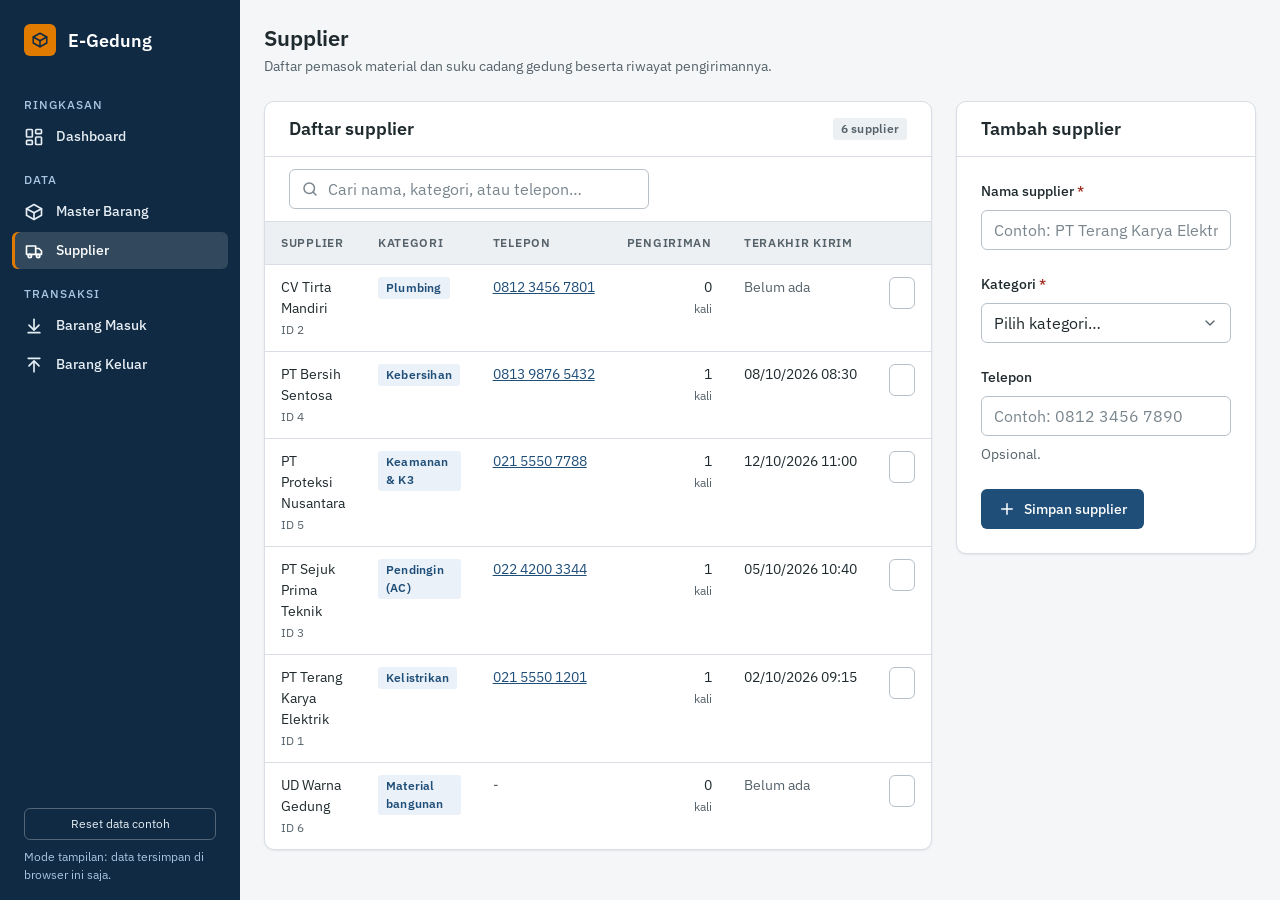
==== src/supplier/list.html @ f0a1f879 "update transaction, assets, and supplier" ====
<!DOCTYPE html>
<html lang="id">
<head>
  <meta charset="utf-8">
  <meta name="viewport" content="width=device-width, initial-scale=1">
  <title>Supplier · E-Gedung</title>

  <link rel="preconnect" href="https://fonts.googleapis.com">
  <link rel="preconnect" href="https://fonts.gstatic.com" crossorigin>
  <link href="https://fonts.googleapis.com/css2?family=IBM+Plex+Sans:wght@400;500;600&display=swap" rel="stylesheet">

  <link rel="stylesheet" href="../aseets/css/tokens.css">
  <link rel="stylesheet" href="../aseets/css/base.css">
  <link rel="stylesheet" href="../aseets/css/components.css">
  <link rel="stylesheet" href="../aseets/css/pages.css">
</head>
<body data-root=".." data-active="suppliers"
      data-title="Supplier"
      data-subtitle="Daftar pemasok material dan suku cadang gedung beserta riwayat pengirimannya.">

  <div id="page-content">
    <div class="supplier-layout">

      <!-- ===== Daftar supplier ===== -->
      <section class="card" aria-labelledby="list-title">
        <div class="card__header card__header--split">
          <h2 class="card__title" id="list-title">Daftar supplier</h2>
          <span class="badge badge--neutral" id="supplier-count">0 supplier</span>
        </div>

        <div class="toolbar">
          <div class="search" id="search-box"></div>
        </div>

        <div class="table-wrap">
          <table class="table" id="supplier-table">
            <thead>
              <tr>
                <th scope="col">Supplier</th>
                <th scope="col">Kategori</th>
                <th scope="col">Telepon</th>
                <th scope="col" class="num">Pengiriman</th>
                <th scope="col">Terakhir kirim</th>
                <th scope="col"><span class="visually-hidden">Aksi</span></th>
              </tr>
            </thead>
            <tbody id="supplier-body"></tbody>
          </table>
        </div>

        <div class="empty" id="supplier-empty" hidden>
          <p class="empty__title">Belum ada supplier</p>
          <p>Tambahkan supplier pertama lewat formulir "Tambah supplier".</p>
        </div>
      </section>

      <!-- ===== Form tambah supplier ===== -->
      <section class="card" aria-labelledby="add-title">
        <div class="card__header">
          <h2 class="card__title" id="add-title">Tambah supplier</h2>
        </div>
        <div class="card__body">
          <form class="form" id="supplier-form" novalidate>

            <div class="field">
              <label class="label" for="name">Nama supplier <span class="label__req" aria-hidden="true">*</span></label>
              <input class="input" type="text" id="name" name="name" maxlength="255" required
                     placeholder="Contoh: PT Terang Karya Elektrik" autocomplete="off">
            </div>

            <div class="field">
              <label class="label" for="category">Kategori <span class="label__req" aria-hidden="true">*</span></label>
              <select class="select" id="category" name="category" required>
                <option value="" disabled selected>Pilih kategori…</option>
              </select>
            </div>

            <div class="field">
              <label class="label" for="phone">Telepon</label>
              <input class="input" type="tel" id="phone" name="phone" maxlength="20" inputmode="tel"
                     placeholder="Contoh: 0812 3456 7890" aria-describedby="phone-hint">
              <p class="field__hint" id="phone-hint">Opsional.</p>
            </div>

            <div class="form-actions">
              <button type="submit" class="btn btn--primary" id="submit-btn"></button>
            </div>
          </form>
        </div>
      </section>

    </div>
  </div>

  <script src="../aseets/js/app.js"></script>
  <script>
    EG.init(function () {
      var store = EG.store, esc = EG.esc;

      var body    = document.getElementById('supplier-body');
      var table   = document.getElementById('supplier-table');
      var empty   = document.getElementById('supplier-empty');
      var count   = document.getElementById('supplier-count');
      var form    = document.getElementById('supplier-form');
      var nameEl  = document.getElementById('name');
      var catEl   = document.getElementById('category');
      var phoneEl = document.getElementById('phone');
      var query   = '';

      /* Isi elemen yang dibuat lewat JS */
      document.getElementById('search-box').innerHTML =
        EG.icon('search', 18) +
        '<label class="visually-hidden" for="supplier-search">Cari supplier</label>' +
        '<input class="input" type="search" id="supplier-search" placeholder="Cari nama, kategori, atau telepon…" autocomplete="off">';
      document.getElementById('submit-btn').innerHTML = EG.icon('plus', 18) + ' Simpan supplier';
      EG.CATEGORIES.forEach(function (c) {
        catEl.insertAdjacentHTML('beforeend', '<option value="' + esc(c) + '">' + esc(c) + '</option>');
      });

      /* Ringkasan pengiriman (transaksi IN) per supplier */
      function summary() {
        var map = {};
        store.getTransactions('IN').forEach(function (t) {
          var s = map[t.supplierId] || (map[t.supplierId] = { total: 0, last: null });
          s.total++;
          if (!s.last || t.date > s.last) s.last = t.date;
        });
        return map;
      }

      function render() {
        var suppliers = store.getSuppliers();
        var sums = summary();
        count.textContent = suppliers.length + ' supplier';

        var hasData = suppliers.length > 0;
        table.parentNode.hidden = !hasData;
        document.querySelector('.toolbar').hidden = !hasData;
        empty.hidden = hasData;

        var q = query.trim().toLowerCase();
        var shown = suppliers.filter(function (s) {
          return q === '' || (s.name + ' ' + s.category + ' ' + s.phone).toLowerCase().indexOf(q) !== -1;
        });

        var html = shown.map(function (s) {
          var sum = sums[s.id] || { total: 0, last: null };
          var phone = s.phone
            ? '<a href="tel:' + esc(s.phone.replace(/[^0-9+]/g, '')) + '">' + esc(s.phone) + '</a>'
            : '<span class="text-muted">-</span>';
          return '<tr>' +
            '<td>' + esc(s.name) + '<span class="table__sub">ID ' + s.id + '</span></td>' +
            '<td><span class="badge badge--cat">' + esc(s.category) + '</span></td>' +
            '<td>' + phone + '</td>' +
            '<td class="num">' + EG.formatQty(sum.total) + '<span class="table__sub">kali</span></td>' +
            '<td>' + (sum.last ? EG.formatDateTime(sum.last) : '<span class="text-muted">Belum ada</span>') + '</td>' +
            '<td><a class="btn btn--ghost btn--sm" title="Catat barang masuk dari supplier ini" href="../transactions/in.html?supplier=' + s.id + '">' +
              EG.icon('arrow-down', 16) + '<span class="visually-hidden">Catat barang masuk dari ' + esc(s.name) + '</span></a></td>' +
            '</tr>';
        }).join('');

        if (hasData && shown.length === 0) {
          html = '<tr><td colspan="6" class="text-muted">Tidak ada supplier yang cocok dengan pencarian.</td></tr>';
        }
        body.innerHTML = html;
      }

      document.getElementById('supplier-search').addEventListener('input', function (ev) {
        query = ev.target.value;
        render();
      });

      /* Validasi di sisi browser (aturan sama dengan versi PHP) */
      function validate() {
        var name  = nameEl.value.trim();
        var cat   = catEl.value;
        var phone = phoneEl.value.trim();
        var ok = true;

        var nameMsg = name === '' ? 'Nama supplier wajib diisi.'
                    : name.length > 255 ? 'Nama supplier maksimal 255 karakter.' : '';
        EG.fieldError(nameEl, nameMsg);
        if (nameMsg) ok = false;

        var catMsg = cat === '' ? 'Pilih kategori supplier.' : '';
        EG.fieldError(catEl, catMsg);
        if (catMsg) ok = false;

        var phoneMsg = (phone !== '' && !/^[0-9+()\-\s]{6,20}$/.test(phone))
          ? 'Telepon hanya boleh berisi angka, spasi, +, -, dan tanda kurung (6–20 karakter).' : '';
        EG.fieldError(phoneEl, phoneMsg);
        if (phoneMsg) ok = false;

        return ok ? { name: name, category: cat, phone: phone } : null;
      }

      form.addEventListener('submit', function (ev) {
        ev.preventDefault();
        var data = validate();
        if (!data) {
          EG.flash('error', 'Data belum lengkap. Periksa kolom yang ditandai.');
          var first = form.querySelector('.is-invalid');
          if (first) first.focus();
          return;
        }
        store.addSupplier(data);
        EG.flash('success', 'Supplier "' + data.name + '" berhasil ditambahkan.');
        form.reset();
        query = '';
        document.getElementById('supplier-search').value = '';
        render();
      });

      render();
    });
  </script>
</body>
</html>
---- src/aseets/css/tokens.css ----
/* ==========================================================================
   tokens.css - Design tokens Sistem Manajemen Gudang (gudang-pustaka)
   Lokasi: src/assets/css/tokens.css
   Aturan: semua warna, ukuran, dan font dipanggil lewat variabel di sini.
           Jangan menulis nilai hex atau px langsung di berkas CSS lain.
   ========================================================================== */

:root {

  /* ---------- Warna: Primary (biru slate) ---------- */
  --c-primary-50:  #EAF1F8;
  --c-primary-100: #D3E2F0;
  --c-primary-200: #A9C5E0;
  --c-primary-500: #2F6DA3;
  --c-primary-600: #25608F;
  --c-primary-700: #1F4E79;   /* warna utama: tombol, link, header tabel */
  --c-primary-800: #173C5D;   /* hover tombol */
  --c-primary-900: #0F2A42;   /* sidebar */

  /* ---------- Warna: Aksen (oranye) ----------
     --c-accent hanya untuk ikon, garis, dan elemen besar.
     Untuk teks atau tombol dengan teks putih pakai --c-accent-strong
     (kontras 4,5:1). */
  --c-accent:        #E07B00;
  --c-accent-strong: #B85F00;
  --c-accent-stronger: #9A4E00;   /* hover tombol aksen */
  --c-accent-soft:   #FCEBD6;

  /* ---------- Warna: Netral ---------- */
  --c-bg:             #F4F6F8;  /* latar halaman */
  --c-surface:        #FFFFFF;  /* kartu, form, tabel */
  --c-surface-sunken: #EDF0F3;  /* baris zebra, area input read-only */
  --c-border:         #D9DEE4;
  --c-border-strong:  #B8C0C9;
  --c-text:           #1F2A2E;
  --c-text-muted:     #55626A;  /* label, keterangan */
  --c-text-faint:     #7A868E;  /* placeholder, teks nonaktif */
  --c-text-on-dark:   #E6EDF4;  /* teks di atas sidebar */
  --c-text-on-primary:#FFFFFF;

  /* ---------- Warna: Status stok & pesan ----------
     base   = ikon dan garis, atau latar dengan teks putih
     strong = teks di atas latar putih atau soft
     soft   = latar badge dan alert */
  --c-ok:            #2E7D4F;
  --c-ok-strong:     #1F6B40;
  --c-ok-soft:       #E6F3EB;

  --c-warn:          #C98A0B;
  --c-warn-strong:   #8A5A00;
  --c-warn-soft:     #FFF3D6;

  --c-danger:        #C0392B;
  --c-danger-strong: #A12D21;
  --c-danger-soft:   #FBE9E7;

  --c-info:          #2F6DA3;
  --c-info-strong:   #1F4E79;
  --c-info-soft:     #EAF1F8;

  /* ---------- Warna: Tipe transaksi ---------- */
  --c-in-strong:  var(--c-ok-strong);
  --c-in-soft:    var(--c-ok-soft);
  --c-out-strong: var(--c-accent-strong);
  --c-out-soft:   var(--c-accent-soft);

  /* ---------- Tipografi ---------- */
  --font-sans: "IBM Plex Sans", system-ui, -apple-system, "Segoe UI", sans-serif;
  --font-mono: "IBM Plex Mono", ui-monospace, Consolas, monospace;

  --fs-xs:  0.75rem;    /* 12px  catatan kecil */
  --fs-sm:  0.875rem;   /* 14px  tabel, label */
  --fs-md:  1rem;       /* 16px  isi teks */
  --fs-lg:  1.125rem;   /* 18px  judul kartu */
  --fs-xl:  1.375rem;   /* 22px  judul halaman */
  --fs-2xl: 1.75rem;    /* 28px  angka statistik dashboard */

  --fw-regular:  400;
  --fw-medium:   500;
  --fw-semibold: 600;

  --lh-tight:  1.25;
  --lh-normal: 1.5;
  --lh-loose:  1.65;

  /* ---------- Spasi (kelipatan 4px) ---------- */
  --sp-1:  0.25rem;   /*  4px */
  --sp-2:  0.5rem;    /*  8px */
  --sp-3:  0.75rem;   /* 12px */
  --sp-4:  1rem;      /* 16px */
  --sp-5:  1.5rem;    /* 24px */
  --sp-6:  2rem;      /* 32px */
  --sp-7:  3rem;      /* 48px */
  --sp-8:  4rem;      /* 64px */

  /* ---------- Bentuk ---------- */
  --radius-xs:   3px;      /* badge */
  --radius-sm:   6px;      /* tombol, input */
  --radius-md:   10px;     /* kartu, tabel */
  --radius-lg:   14px;     /* modal */
  --radius-pill: 999px;

  --border-w: 1px;

  /* ---------- Bayangan ---------- */
  --shadow-sm: 0 1px 2px rgba(15, 42, 66, 0.08);
  --shadow-md: 0 2px 8px rgba(15, 42, 66, 0.10);
  --shadow-lg: 0 12px 32px rgba(15, 42, 66, 0.18);

  /* ---------- Ukuran kontrol (target sentuh) ---------- */
  --control-h:    2.5rem;   /* 40px  input dan tombol */
  --control-h-sm: 2rem;     /* 32px  tombol di dalam tabel */

  /* ---------- Layout ---------- */
  --layout-max:    1280px;
  --sidebar-w:     240px;
  --topbar-h:      56px;
  --content-pad:   var(--sp-5);

  /* Breakpoint (CSS belum bisa memakai var() di @media; ini acuan saja):
     sm 640px | md 960px | lg 1280px */

  /* ---------- Fokus keyboard ---------- */
  --focus-color: #2F6DA3;
  --focus-ring:  0 0 0 3px rgba(47, 109, 163, 0.35);

  /* ---------- Lapisan (z-index) ---------- */
  --z-dropdown: 100;
  --z-sticky:   200;
  --z-sidebar:  300;
  --z-modal:    1000;
  --z-toast:    1100;

  /* ---------- Gerak ---------- */
  --dur-fast: 120ms;
  --dur-base: 200ms;
  --ease-out: cubic-bezier(0.2, 0.7, 0.2, 1);
}

/* Hormati pengguna yang mematikan animasi di sistemnya */
@media (prefers-reduced-motion: reduce) {
  :root {
    --dur-fast: 0.01ms;
    --dur-base: 0.01ms;
  }
}
---- src/aseets/css/base.css ----
/* ==========================================================================
   base.css - reset, tipografi dasar, fokus, utilitas
   Bergantung pada tokens.css (muat tokens.css lebih dulu).
   ========================================================================== */

*,
*::before,
*::after {
  box-sizing: border-box;
}

html {
  -webkit-text-size-adjust: 100%;
}

body {
  margin: 0;
  font-family: var(--font-sans);
  font-size: var(--fs-md);
  font-weight: var(--fw-regular);
  line-height: var(--lh-normal);
  color: var(--c-text);
  background: var(--c-bg);
}

h1, h2, h3, h4 {
  margin: 0;
  line-height: var(--lh-tight);
  font-weight: var(--fw-semibold);
}

p {
  margin: 0;
}

ul {
  margin: 0;
  padding: 0;
  list-style: none;
}

a {
  color: var(--c-primary-700);
}

a:hover {
  color: var(--c-primary-800);
}

img,
svg {
  max-width: 100%;
}

button,
input,
select,
textarea {
  font: inherit;
  color: inherit;
}

table {
  border-collapse: collapse;
  width: 100%;
}

/* Fokus keyboard yang selalu terlihat */
:focus-visible {
  outline: 2px solid var(--focus-color);
  outline-offset: 2px;
}

/* ---------- Utilitas ---------- */

.visually-hidden {
  position: absolute;
  width: 1px;
  height: 1px;
  margin: -1px;
  padding: 0;
  overflow: hidden;
  clip: rect(0, 0, 0, 0);
  white-space: nowrap;
  border: 0;
}

.skip-link {
  position: absolute;
  left: var(--sp-3);
  top: -100px;
  z-index: var(--z-toast);
  padding: var(--sp-2) var(--sp-4);
  background: var(--c-primary-700);
  color: var(--c-text-on-primary);
  border-radius: var(--radius-sm);
}

.skip-link:focus {
  top: var(--sp-3);
}

/* Angka rata kanan dengan lebar digit sama */
.num {
  text-align: right;
  font-variant-numeric: tabular-nums;
}

.text-muted {
  color: var(--c-text-muted);
}

.text-small {
  font-size: var(--fs-sm);
}
---- src/aseets/css/components.css ----
/* ==========================================================================
   components.css - layout aplikasi dan komponen yang dipakai ulang
   Bergantung pada tokens.css dan base.css.
   ========================================================================== */

/* ---------- Kerangka aplikasi ---------- */

.app {
  display: grid;
  grid-template-columns: var(--sidebar-w) minmax(0, 1fr);
  min-height: 100vh;
}

.app__main {
  min-width: 0;
}

.content {
  width: 100%;
  max-width: var(--layout-max);
  margin-inline: auto;
  padding: var(--content-pad);
}

/* ---------- Sidebar ---------- */

.sidebar {
  position: sticky;
  top: 0;
  height: 100vh;
  display: flex;
  flex-direction: column;
  padding: var(--sp-4) var(--sp-3);
  background: var(--c-primary-900);
  color: var(--c-text-on-dark);
  overflow-y: auto;
  z-index: var(--z-sidebar);
}

.sidebar__brand {
  display: flex;
  align-items: center;
  gap: var(--sp-3);
  padding: var(--sp-2) var(--sp-3) var(--sp-5);
  color: #fff;
  font-size: var(--fs-lg);
  font-weight: var(--fw-semibold);
  text-decoration: none;
}

.sidebar__brand:hover {
  color: #fff;
}

.sidebar__mark {
  display: grid;
  place-items: center;
  width: 32px;
  height: 32px;
  border-radius: var(--radius-sm);
  background: var(--c-accent);
  color: var(--c-primary-900);
}

.nav__label {
  margin: var(--sp-4) var(--sp-3) var(--sp-1);
  font-size: var(--fs-xs);
  font-weight: var(--fw-medium);
  letter-spacing: 0.08em;
  text-transform: uppercase;
  color: var(--c-primary-200);
}

.nav__list {
  display: grid;
  gap: 2px;
}

.nav__link {
  display: flex;
  align-items: center;
  gap: var(--sp-3);
  padding: var(--sp-2) var(--sp-3);
  border-radius: var(--radius-sm);
  color: var(--c-text-on-dark);
  font-size: var(--fs-sm);
  font-weight: var(--fw-medium);
  text-decoration: none;
  transition: background var(--dur-fast) var(--ease-out);
}

.nav__link:hover {
  background: rgba(255, 255, 255, 0.08);
  color: #fff;
}

.nav__link.is-active {
  background: rgba(255, 255, 255, 0.14);
  box-shadow: inset 3px 0 0 var(--c-accent);
  color: #fff;
}

.nav__link:focus-visible {
  outline-color: #fff;
}

.sidebar-overlay {
  position: fixed;
  inset: 0;
  background: rgba(15, 42, 66, 0.55);
  z-index: calc(var(--z-sidebar) - 1);
}

/* ---------- Topbar (hanya tampil di layar kecil) ---------- */

.topbar {
  display: none;
  align-items: center;
  gap: var(--sp-3);
  height: var(--topbar-h);
  padding: 0 var(--sp-4);
  background: var(--c-surface);
  border-bottom: var(--border-w) solid var(--c-border);
  position: sticky;
  top: 0;
  z-index: var(--z-sticky);
}

.topbar__title {
  font-weight: var(--fw-semibold);
}

@media (max-width: 959px) {
  .app {
    grid-template-columns: minmax(0, 1fr);
  }

  .topbar {
    display: flex;
  }

  .sidebar {
    position: fixed;
    inset: 0 auto 0 0;
    width: min(var(--sidebar-w), 85vw);
    transform: translateX(-100%);
    transition: transform var(--dur-base) var(--ease-out);
    box-shadow: var(--shadow-lg);
  }

  .sidebar.is-open {
    transform: translateX(0);
  }

  .content {
    padding: var(--sp-4);
  }
}

/* ---------- Judul halaman ---------- */

.page-header {
  margin-bottom: var(--sp-5);
}

.page-header__title {
  font-size: var(--fs-xl);
}

.page-header__subtitle {
  margin-top: var(--sp-1);
  color: var(--c-text-muted);
  font-size: var(--fs-sm);
}

/* ---------- Kartu ---------- */

.card {
  background: var(--c-surface);
  border: var(--border-w) solid var(--c-border);
  border-radius: var(--radius-md);
  box-shadow: var(--shadow-sm);
}

.card__header {
  padding: var(--sp-4) var(--sp-5);
  border-bottom: var(--border-w) solid var(--c-border);
}

.card__title {
  font-size: var(--fs-lg);
}

.card__body {
  padding: var(--sp-5);
}

/* ---------- Tombol ---------- */

.btn {
  display: inline-flex;
  align-items: center;
  justify-content: center;
  gap: var(--sp-2);
  height: var(--control-h);
  padding: 0 var(--sp-4);
  border: var(--border-w) solid transparent;
  border-radius: var(--radius-sm);
  font-size: var(--fs-sm);
  font-weight: var(--fw-medium);
  text-decoration: none;
  cursor: pointer;
  transition: background var(--dur-fast) var(--ease-out),
              border-color var(--dur-fast) var(--ease-out);
}

.btn:disabled,
.btn[aria-disabled="true"] {
  opacity: 0.55;
  cursor: not-allowed;
}

.btn--primary {
  background: var(--c-primary-700);
  color: var(--c-text-on-primary);
}

.btn--primary:hover:not(:disabled) {
  background: var(--c-primary-800);
  color: var(--c-text-on-primary);
}

.btn--accent {
  background: var(--c-accent-strong);
  color: var(--c-text-on-primary);
}

.btn--accent:hover:not(:disabled) {
  background: var(--c-accent-stronger);
  color: var(--c-text-on-primary);
}

.btn--ghost {
  background: transparent;
  border-color: var(--c-border-strong);
  color: var(--c-text);
}

.btn--ghost:hover:not(:disabled) {
  background: var(--c-surface-sunken);
  color: var(--c-text);
}

.btn--icon {
  width: var(--control-h);
  padding: 0;
}

/* ---------- Form ---------- */

.form {
  display: grid;
  gap: var(--sp-5);
}

.field {
  display: grid;
  gap: var(--sp-2);
}

.label {
  font-size: var(--fs-sm);
  font-weight: var(--fw-medium);
}

.label__req {
  color: var(--c-danger-strong);
}

.input,
.select {
  width: 100%;
  height: var(--control-h);
  padding: 0 var(--sp-3);
  background: var(--c-surface);
  border: var(--border-w) solid var(--c-border-strong);
  border-radius: var(--radius-sm);
  transition: border-color var(--dur-fast) var(--ease-out),
              box-shadow var(--dur-fast) var(--ease-out);
}

.select {
  appearance: none;
  padding-right: var(--sp-6);
  background-image: url("data:image/svg+xml,%3Csvg xmlns='http://www.w3.org/2000/svg' width='16' height='16' viewBox='0 0 24 24' fill='none' stroke='%2355626A' stroke-width='2' stroke-linecap='round' stroke-linejoin='round'%3E%3Cpath d='m6 9 6 6 6-6'/%3E%3C/svg%3E");
  background-repeat: no-repeat;
  background-position: right var(--sp-3) center;
}

.input:focus,
.select:focus {
  outline: none;
  border-color: var(--c-primary-500);
  box-shadow: var(--focus-ring);
}

.input::placeholder {
  color: var(--c-text-faint);
}

.input.is-invalid,
.select.is-invalid {
  border-color: var(--c-danger);
}

.field__hint {
  font-size: var(--fs-sm);
  color: var(--c-text-muted);
}

.field__error {
  font-size: var(--fs-sm);
  color: var(--c-danger-strong);
  font-weight: var(--fw-medium);
}

.form-actions {
  display: flex;
  flex-wrap: wrap;
  gap: var(--sp-3);
}

/* ---------- Alert ---------- */

.alert {
  display: flex;
  align-items: flex-start;
  gap: var(--sp-3);
  margin-bottom: var(--sp-4);
  padding: var(--sp-3) var(--sp-4);
  border: var(--border-w) solid;
  border-left-width: 4px;
  border-radius: var(--radius-sm);
  font-size: var(--fs-sm);
}

.alert .icon {
  flex: none;
  margin-top: 1px;
}

.alert--success { background: var(--c-ok-soft);     border-color: var(--c-ok);     color: var(--c-ok-strong); }
.alert--error   { background: var(--c-danger-soft); border-color: var(--c-danger); color: var(--c-danger-strong); }
.alert--warning { background: var(--c-warn-soft);   border-color: var(--c-warn);   color: var(--c-warn-strong); }
.alert--info    { background: var(--c-info-soft);   border-color: var(--c-info);   color: var(--c-info-strong); }

/* ---------- Badge ---------- */

.badge {
  display: inline-flex;
  align-items: center;
  padding: 2px var(--sp-2);
  border-radius: var(--radius-xs);
  font-size: var(--fs-xs);
  font-weight: var(--fw-semibold);
  letter-spacing: 0.02em;
}

.badge--ok     { background: var(--c-ok-soft);     color: var(--c-ok-strong); }
.badge--warn   { background: var(--c-warn-soft);   color: var(--c-warn-strong); }
.badge--danger { background: var(--c-danger-soft); color: var(--c-danger-strong); }
.badge--in     { background: var(--c-in-soft);     color: var(--c-in-strong); }
.badge--out    { background: var(--c-out-soft);    color: var(--c-out-strong); }

/* ---------- Tabel ---------- */

.table-wrap {
  overflow-x: auto;
}

.table {
  font-size: var(--fs-sm);
}

.table th,
.table td {
  padding: var(--sp-3) var(--sp-4);
  text-align: left;
  vertical-align: top;
  border-bottom: var(--border-w) solid var(--c-border);
}

.table th {
  background: var(--c-surface-sunken);
  color: var(--c-text-muted);
  font-size: var(--fs-xs);
  font-weight: var(--fw-semibold);
  letter-spacing: 0.06em;
  text-transform: uppercase;
  white-space: nowrap;
}

.table th.num,
.table td.num {
  text-align: right;
}

.table tbody tr:last-child td {
  border-bottom: 0;
}

.table__sub {
  display: block;
  margin-top: 2px;
  color: var(--c-text-muted);
  font-size: var(--fs-xs);
}

/* ---------- Tampilan kosong ---------- */

.empty {
  padding: var(--sp-6) var(--sp-5);
  text-align: center;
  color: var(--c-text-muted);
}

.empty__title {
  margin-bottom: var(--sp-1);
  color: var(--c-text);
  font-weight: var(--fw-semibold);
}

.empty .btn {
  margin-top: var(--sp-4);
}
---- src/aseets/css/pages.css ----
/* ==========================================================================
   pages.css - gaya khusus per halaman
   ========================================================================== */

/* ---------- Halaman transaksi (in.php dan out.php) ---------- */

.tx-layout {
  display: grid;
  gap: var(--sp-5);
  align-items: start;
}

@media (min-width: 960px) {
  .tx-layout {
    grid-template-columns: minmax(0, 5fr) minmax(0, 7fr);
  }
}

/* Pratinjau stok: stok saat ini -> stok setelah transaksi */
.stock-preview {
  display: flex;
  align-items: center;
  gap: var(--sp-4);
  padding: var(--sp-3) var(--sp-4);
  background: var(--c-primary-50);
  border: var(--border-w) solid var(--c-primary-200);
  border-radius: var(--radius-sm);
}

.stock-preview[hidden] {
  display: none;
}

.stock-preview__col {
  display: grid;
  gap: 2px;
}

.stock-preview__label {
  font-size: var(--fs-xs);
  color: var(--c-text-muted);
}

.stock-preview__value {
  font-size: var(--fs-lg);
  font-weight: var(--fw-semibold);
  font-variant-numeric: tabular-nums;
}

.stock-preview__arrow {
  color: var(--c-primary-500);
}

.stock-preview.is-over {
  background: var(--c-danger-soft);
  border-color: var(--c-danger);
}

.stock-preview.is-over .stock-preview__after {
  color: var(--c-danger-strong);
}

.stock-preview__note {
  margin-left: auto;
  font-size: var(--fs-sm);
  font-weight: var(--fw-medium);
  color: var(--c-danger-strong);
}

/* Jumlah di tabel riwayat */
.qty--in  { color: var(--c-in-strong);  font-weight: var(--fw-semibold); }
.qty--out { color: var(--c-out-strong); font-weight: var(--fw-semibold); }

/* ---------- Halaman supplier ---------- */

.supplier-layout {
  display: grid;
  gap: var(--sp-5);
  align-items: start;
}

@media (min-width: 1200px) {
  .supplier-layout {
    grid-template-columns: minmax(0, 1fr) 300px;
  }
}

#supplier-table td:nth-child(3),
#supplier-table td:nth-child(5),
#supplier-table td:nth-child(6) {
  white-space: nowrap;
}

.card__header--split {
  display: flex;
  align-items: center;
  justify-content: space-between;
  gap: var(--sp-3);
}

.toolbar {
  padding: var(--sp-3) var(--sp-5);
  border-bottom: var(--border-w) solid var(--c-border);
}

.search {
  position: relative;
  max-width: 360px;
}

.search .icon {
  position: absolute;
  left: var(--sp-3);
  top: 50%;
  transform: translateY(-50%);
  color: var(--c-text-faint);
  pointer-events: none;
}

.search .input {
  padding-left: calc(var(--sp-3) + 18px + var(--sp-2));
}

.btn--sm {
  height: var(--control-h-sm);
  padding: 0 var(--sp-3);
}

.badge--neutral {
  background: var(--c-surface-sunken);
  color: var(--c-text-muted);
}

.badge--cat {
  background: var(--c-info-soft);
  color: var(--c-info-strong);
}

/* Ringkasan kecil di atas daftar (jumlah vendor, pengiriman) */
.table td .icon {
  vertical-align: -3px;
}

/* ---------- Tambahan halaman transaksi ---------- */

.sidebar__foot {
  margin-top: auto;
  padding: var(--sp-4) var(--sp-3) 0;
}

.sidebar__reset {
  width: 100%;
  height: var(--control-h-sm);
  background: transparent;
  border: var(--border-w) solid rgba(255, 255, 255, 0.28);
  border-radius: var(--radius-sm);
  color: var(--c-text-on-dark);
  font-size: var(--fs-xs);
  cursor: pointer;
}

.sidebar__reset:hover {
  background: rgba(255, 255, 255, 0.08);
}

.sidebar__reset:focus-visible {
  outline-color: #fff;
}

.sidebar__note {
  margin-top: var(--sp-2);
  font-size: var(--fs-xs);
  color: var(--c-primary-200);
}

.form-row {
  display: grid;
  gap: var(--sp-5);
}

@media (min-width: 640px) {
  .form-row--2 {
    grid-template-columns: 1fr 1fr;
  }
}

.textarea {
  width: 100%;
  min-height: 4.5rem;
  padding: var(--sp-2) var(--sp-3);
  background: var(--c-surface);
  border: var(--border-w) solid var(--c-border-strong);
  border-radius: var(--radius-sm);
  resize: vertical;
}

.textarea:focus {
  outline: none;
  border-color: var(--c-primary-500);
  box-shadow: var(--focus-ring);
}
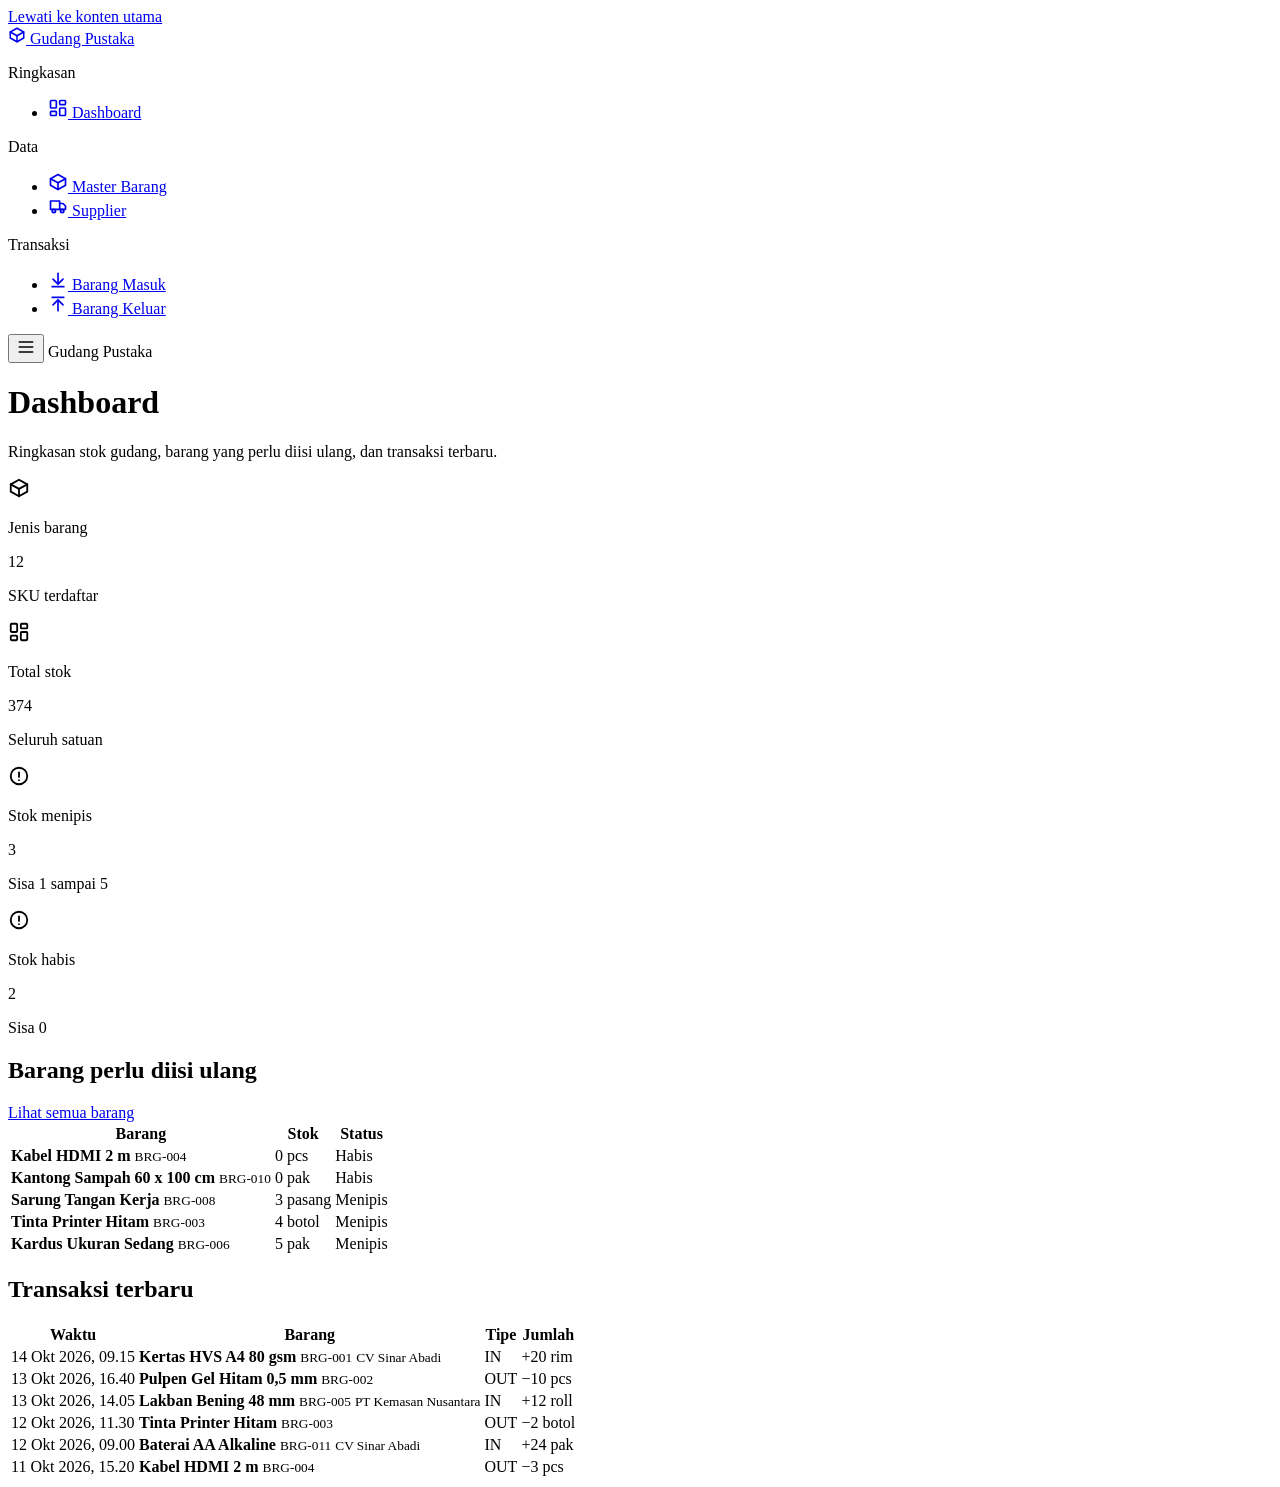
==== commit 016f6733: "Menambahkan tampilan untuk dashboard, list item, dan CRUD item" ====
--- a/src/supplier/list.html
+++ b/src/supplier/list.html
@@ -3,216 +3,340 @@
 <head>
   <meta charset="utf-8">
   <meta name="viewport" content="width=device-width, initial-scale=1">
-  <title>Supplier · E-Gedung</title>
-
+  <title>Dashboard · Gudang Pustaka</title>
   <link rel="preconnect" href="https://fonts.googleapis.com">
   <link rel="preconnect" href="https://fonts.gstatic.com" crossorigin>
   <link href="https://fonts.googleapis.com/css2?family=IBM+Plex+Sans:wght@400;500;600&display=swap" rel="stylesheet">
-
-  <link rel="stylesheet" href="../aseets/css/tokens.css">
-  <link rel="stylesheet" href="../aseets/css/base.css">
-  <link rel="stylesheet" href="../aseets/css/components.css">
-  <link rel="stylesheet" href="../aseets/css/pages.css">
+  <link rel="stylesheet" href="/assets/css/tokens.css">
+  <link rel="stylesheet" href="/assets/css/base.css">
+  <link rel="stylesheet" href="/assets/css/components.css">
+  <link rel="stylesheet" href="/assets/css/pages.css">
 </head>
-<body data-root=".." data-active="suppliers"
-      data-title="Supplier"
-      data-subtitle="Daftar pemasok material dan suku cadang gedung beserta riwayat pengirimannya.">
-
-  <div id="page-content">
-    <div class="supplier-layout">
-
-      <!-- ===== Daftar supplier ===== -->
-      <section class="card" aria-labelledby="list-title">
-        <div class="card__header card__header--split">
-          <h2 class="card__title" id="list-title">Daftar supplier</h2>
-          <span class="badge badge--neutral" id="supplier-count">0 supplier</span>
+<body>
+  <a class="skip-link" href="#main">Lewati ke konten utama</a>
+  <div class="app">
+    <aside class="sidebar" id="sidebar" aria-label="Navigasi utama">
+      <a class="sidebar__brand" href="index.html">
+        <span class="sidebar__mark">
+          <svg class="icon" width="18" height="18" viewBox="0 0 24 24" fill="none" stroke="currentColor" stroke-width="2" stroke-linecap="round" stroke-linejoin="round" aria-hidden="true">
+            <path d="M21 8 12 3 3 8v8l9 5 9-5z"/>
+            <path d="m3 8 9 5 9-5"/>
+            <path d="M12 13v8"/>
+          </svg>
+        </span>
+        <span>Gudang Pustaka</span>
+      </a>
+      <nav class="nav">
+        <p class="nav__label">Ringkasan</p>
+        <ul class="nav__list">
+          <li>
+            <a class="nav__link is-active" href="index.html" aria-current="page">
+              <svg class="icon" width="20" height="20" viewBox="0 0 24 24" fill="none" stroke="currentColor" stroke-width="2" stroke-linecap="round" stroke-linejoin="round" aria-hidden="true">
+                <rect x="3" y="3" width="7" height="9" rx="1"/>
+                <rect x="14" y="3" width="7" height="5" rx="1"/>
+                <rect x="14" y="12" width="7" height="9" rx="1"/>
+                <rect x="3" y="16" width="7" height="5" rx="1"/>
+              </svg>
+              <span>Dashboard</span>
+            </a>
+          </li>
+        </ul>
+        <p class="nav__label">Data</p>
+        <ul class="nav__list">
+          <li>
+            <a class="nav__link" href="items/list.html">
+              <svg class="icon" width="20" height="20" viewBox="0 0 24 24" fill="none" stroke="currentColor" stroke-width="2" stroke-linecap="round" stroke-linejoin="round" aria-hidden="true">
+                <path d="M21 8 12 3 3 8v8l9 5 9-5z"/>
+                <path d="m3 8 9 5 9-5"/>
+                <path d="M12 13v8"/>
+              </svg>
+              <span>Master Barang</span>
+            </a>
+          </li>
+          <li>
+            <a class="nav__link" href="suppliers/list.html">
+              <svg class="icon" width="20" height="20" viewBox="0 0 24 24" fill="none" stroke="currentColor" stroke-width="2" stroke-linecap="round" stroke-linejoin="round" aria-hidden="true">
+                <path d="M3 6h11v10H3z"/>
+                <path d="M14 9h4l3 3v4h-7"/>
+                <circle cx="7" cy="18" r="2"/>
+                <circle cx="17" cy="18" r="2"/>
+              </svg>
+              <span>Supplier</span>
+            </a>
+          </li>
+        </ul>
+        <p class="nav__label">Transaksi</p>
+        <ul class="nav__list">
+          <li>
+            <a class="nav__link" href="transactions/in.html">
+              <svg class="icon" width="20" height="20" viewBox="0 0 24 24" fill="none" stroke="currentColor" stroke-width="2" stroke-linecap="round" stroke-linejoin="round" aria-hidden="true">
+                <path d="M12 4v12"/>
+                <path d="m6 11 6 6 6-6"/>
+                <path d="M5 20h14"/>
+              </svg>
+              <span>Barang Masuk</span>
+            </a>
+          </li>
+          <li>
+            <a class="nav__link" href="transactions/out.html">
+              <svg class="icon" width="20" height="20" viewBox="0 0 24 24" fill="none" stroke="currentColor" stroke-width="2" stroke-linecap="round" stroke-linejoin="round" aria-hidden="true">
+                <path d="M12 20V8"/>
+                <path d="m6 13 6-6 6 6"/>
+                <path d="M5 4h14"/>
+              </svg>
+              <span>Barang Keluar</span>
+            </a>
+          </li>
+        </ul>
+      </nav>
+    </aside>
+    <div class="sidebar-overlay" id="sidebar-overlay" hidden></div>
+    <div class="app__main">
+      <header class="topbar">
+        <button type="button" class="btn btn--ghost btn--icon" id="menu-toggle" aria-controls="sidebar" aria-expanded="false" aria-label="Buka menu">
+          <svg class="icon" width="20" height="20" viewBox="0 0 24 24" fill="none" stroke="currentColor" stroke-width="2" stroke-linecap="round" stroke-linejoin="round" aria-hidden="true">
+            <path d="M4 6h16"/>
+            <path d="M4 12h16"/>
+            <path d="M4 18h16"/>
+          </svg>
+        </button>
+        <span class="topbar__title">Gudang Pustaka</span>
+      </header>
+      <main class="content" id="main">
+        <div class="page-header">
+          <h1 class="page-header__title">Dashboard</h1>
+          <p class="page-header__subtitle">Ringkasan stok gudang, barang yang perlu diisi ulang, dan transaksi terbaru.</p>
         </div>
 
-        <div class="toolbar">
-          <div class="search" id="search-box"></div>
-        </div>
-
-        <div class="table-wrap">
-          <table class="table" id="supplier-table">
-            <thead>
-              <tr>
-                <th scope="col">Supplier</th>
-                <th scope="col">Kategori</th>
-                <th scope="col">Telepon</th>
-                <th scope="col" class="num">Pengiriman</th>
-                <th scope="col">Terakhir kirim</th>
-                <th scope="col"><span class="visually-hidden">Aksi</span></th>
-              </tr>
-            </thead>
-            <tbody id="supplier-body"></tbody>
-          </table>
-        </div>
-
-        <div class="empty" id="supplier-empty" hidden>
-          <p class="empty__title">Belum ada supplier</p>
-          <p>Tambahkan supplier pertama lewat formulir "Tambah supplier".</p>
-        </div>
-      </section>
-
-      <!-- ===== Form tambah supplier ===== -->
-      <section class="card" aria-labelledby="add-title">
-        <div class="card__header">
-          <h2 class="card__title" id="add-title">Tambah supplier</h2>
-        </div>
-        <div class="card__body">
-          <form class="form" id="supplier-form" novalidate>
-
-            <div class="field">
-              <label class="label" for="name">Nama supplier <span class="label__req" aria-hidden="true">*</span></label>
-              <input class="input" type="text" id="name" name="name" maxlength="255" required
-                     placeholder="Contoh: PT Terang Karya Elektrik" autocomplete="off">
+        <section class="dashboard">
+          <!-- Ringkasan statistik -->
+          <div class="stat-grid">
+            <article class="stat-card">
+              <div class="stat-card__icon" aria-hidden="true">
+                <svg class="icon" width="22" height="22" viewBox="0 0 24 24" fill="none" stroke="currentColor" stroke-width="2" stroke-linecap="round" stroke-linejoin="round" aria-hidden="true">
+                  <path d="M21 8 12 3 3 8v8l9 5 9-5z"/>
+                  <path d="m3 8 9 5 9-5"/>
+                  <path d="M12 13v8"/>
+                </svg>
+              </div>
+              <div class="stat-card__body">
+                <p class="stat-card__label">Jenis barang</p>
+                <p class="stat-card__value">12</p>
+                <p class="stat-card__hint">SKU terdaftar</p>
+              </div>
+            </article>
+
+            <article class="stat-card">
+              <div class="stat-card__icon" aria-hidden="true">
+                <svg class="icon" width="22" height="22" viewBox="0 0 24 24" fill="none" stroke="currentColor" stroke-width="2" stroke-linecap="round" stroke-linejoin="round" aria-hidden="true">
+                  <rect x="3" y="3" width="7" height="9" rx="1"/>
+                  <rect x="14" y="3" width="7" height="5" rx="1"/>
+                  <rect x="14" y="12" width="7" height="9" rx="1"/>
+                  <rect x="3" y="16" width="7" height="5" rx="1"/>
+                </svg>
+              </div>
+              <div class="stat-card__body">
+                <p class="stat-card__label">Total stok</p>
+                <p class="stat-card__value">374</p>
+                <p class="stat-card__hint">Seluruh satuan</p>
+              </div>
+            </article>
+
+            <article class="stat-card">
+              <div class="stat-card__icon" aria-hidden="true">
+                <svg class="icon" width="22" height="22" viewBox="0 0 24 24" fill="none" stroke="currentColor" stroke-width="2" stroke-linecap="round" stroke-linejoin="round" aria-hidden="true">
+                  <circle cx="12" cy="12" r="9"/>
+                  <path d="M12 8v5"/>
+                  <path d="M12 16.5h.01"/>
+                </svg>
+              </div>
+              <div class="stat-card__body">
+                <p class="stat-card__label">Stok menipis</p>
+                <p class="stat-card__value">3</p>
+                <p class="stat-card__hint">Sisa 1 sampai 5</p>
+              </div>
+            </article>
+
+            <article class="stat-card">
+              <div class="stat-card__icon" aria-hidden="true">
+                <svg class="icon" width="22" height="22" viewBox="0 0 24 24" fill="none" stroke="currentColor" stroke-width="2" stroke-linecap="round" stroke-linejoin="round" aria-hidden="true">
+                  <circle cx="12" cy="12" r="9"/>
+                  <path d="M12 8v5"/>
+                  <path d="M12 16.5h.01"/>
+                </svg>
+              </div>
+              <div class="stat-card__body">
+                <p class="stat-card__label">Stok habis</p>
+                <p class="stat-card__value">2</p>
+                <p class="stat-card__hint">Sisa 0</p>
+              </div>
+            </article>
+          </div>
+
+          <!-- Barang perlu diisi ulang -->
+          <section class="panel">
+            <header class="panel__header">
+              <h2 class="panel__title">Barang perlu diisi ulang</h2>
+              <a class="btn btn--ghost" href="items/list.html">Lihat semua barang</a>
+            </header>
+            <div class="table-wrap">
+              <table class="table">
+                <thead>
+                  <tr>
+                    <th>Barang</th>
+                    <th>Stok</th>
+                    <th>Status</th>
+                  </tr>
+                </thead>
+                <tbody>
+                  <tr>
+                    <td>
+                      <strong>Kabel HDMI 2 m</strong>
+                      <small>BRG-004</small>
+                    </td>
+                    <td>0 pcs</td>
+                    <td><span class="badge badge--danger">Habis</span></td>
+                  </tr>
+                  <tr>
+                    <td>
+                      <strong>Kantong Sampah 60 x 100 cm</strong>
+                      <small>BRG-010</small>
+                    </td>
+                    <td>0 pak</td>
+                    <td><span class="badge badge--danger">Habis</span></td>
+                  </tr>
+                  <tr>
+                    <td>
+                      <strong>Sarung Tangan Kerja</strong>
+                      <small>BRG-008</small>
+                    </td>
+                    <td>3 pasang</td>
+                    <td><span class="badge badge--warning">Menipis</span></td>
+                  </tr>
+                  <tr>
+                    <td>
+                      <strong>Tinta Printer Hitam</strong>
+                      <small>BRG-003</small>
+                    </td>
+                    <td>4 botol</td>
+                    <td><span class="badge badge--warning">Menipis</span></td>
+                  </tr>
+                  <tr>
+                    <td>
+                      <strong>Kardus Ukuran Sedang</strong>
+                      <small>BRG-006</small>
+                    </td>
+                    <td>5 pak</td>
+                    <td><span class="badge badge--warning">Menipis</span></td>
+                  </tr>
+                </tbody>
+              </table>
             </div>
-
-            <div class="field">
-              <label class="label" for="category">Kategori <span class="label__req" aria-hidden="true">*</span></label>
-              <select class="select" id="category" name="category" required>
-                <option value="" disabled selected>Pilih kategori…</option>
-              </select>
+          </section>
+
+          <!-- Transaksi terbaru -->
+          <section class="panel">
+            <header class="panel__header">
+              <h2 class="panel__title">Transaksi terbaru</h2>
+            </header>
+            <div class="table-wrap">
+              <table class="table">
+                <thead>
+                  <tr>
+                    <th>Waktu</th>
+                    <th>Barang</th>
+                    <th>Tipe</th>
+                    <th>Jumlah</th>
+                  </tr>
+                </thead>
+                <tbody>
+                  <tr>
+                    <td>14 Okt 2026, 09.15</td>
+                    <td>
+                      <strong>Kertas HVS A4 80 gsm</strong>
+                      <small>BRG-001</small>
+                      <small>CV Sinar Abadi</small>
+                    </td>
+                    <td><span class="badge badge--success">IN</span></td>
+                    <td>+20 rim</td>
+                  </tr>
+                  <tr>
+                    <td>13 Okt 2026, 16.40</td>
+                    <td>
+                      <strong>Pulpen Gel Hitam 0,5 mm</strong>
+                      <small>BRG-002</small>
+                    </td>
+                    <td><span class="badge badge--danger">OUT</span></td>
+                    <td>−10 pcs</td>
+                  </tr>
+                  <tr>
+                    <td>13 Okt 2026, 14.05</td>
+                    <td>
+                      <strong>Lakban Bening 48 mm</strong>
+                      <small>BRG-005</small>
+                      <small>PT Kemasan Nusantara</small>
+                    </td>
+                    <td><span class="badge badge--success">IN</span></td>
+                    <td>+12 roll</td>
+                  </tr>
+                  <tr>
+                    <td>12 Okt 2026, 11.30</td>
+                    <td>
+                      <strong>Tinta Printer Hitam</strong>
+                      <small>BRG-003</small>
+                    </td>
+                    <td><span class="badge badge--danger">OUT</span></td>
+                    <td>−2 botol</td>
+                  </tr>
+                  <tr>
+                    <td>12 Okt 2026, 09.00</td>
+                    <td>
+                      <strong>Baterai AA Alkaline</strong>
+                      <small>BRG-011</small>
+                      <small>CV Sinar Abadi</small>
+                    </td>
+                    <td><span class="badge badge--success">IN</span></td>
+                    <td>+24 pak</td>
+                  </tr>
+                  <tr>
+                    <td>11 Okt 2026, 15.20</td>
+                    <td>
+                      <strong>Kabel HDMI 2 m</strong>
+                      <small>BRG-004</small>
+                    </td>
+                    <td><span class="badge badge--danger">OUT</span></td>
+                    <td>−3 pcs</td>
+                  </tr>
+                </tbody>
+              </table>
             </div>
-
-            <div class="field">
-              <label class="label" for="phone">Telepon</label>
-              <input class="input" type="tel" id="phone" name="phone" maxlength="20" inputmode="tel"
-                     placeholder="Contoh: 0812 3456 7890" aria-describedby="phone-hint">
-              <p class="field__hint" id="phone-hint">Opsional.</p>
-            </div>
-
-            <div class="form-actions">
-              <button type="submit" class="btn btn--primary" id="submit-btn"></button>
-            </div>
-          </form>
-        </div>
-      </section>
-
-    </div>
-  </div>
-
-  <script src="../aseets/js/app.js"></script>
+          </section>
+        </section>
+      </main>
+    </div><!-- /.app__main -->
+  </div><!-- /.app -->
   <script>
-    EG.init(function () {
-      var store = EG.store, esc = EG.esc;
-
-      var body    = document.getElementById('supplier-body');
-      var table   = document.getElementById('supplier-table');
-      var empty   = document.getElementById('supplier-empty');
-      var count   = document.getElementById('supplier-count');
-      var form    = document.getElementById('supplier-form');
-      var nameEl  = document.getElementById('name');
-      var catEl   = document.getElementById('category');
-      var phoneEl = document.getElementById('phone');
-      var query   = '';
-
-      /* Isi elemen yang dibuat lewat JS */
-      document.getElementById('search-box').innerHTML =
-        EG.icon('search', 18) +
-        '<label class="visually-hidden" for="supplier-search">Cari supplier</label>' +
-        '<input class="input" type="search" id="supplier-search" placeholder="Cari nama, kategori, atau telepon…" autocomplete="off">';
-      document.getElementById('submit-btn').innerHTML = EG.icon('plus', 18) + ' Simpan supplier';
-      EG.CATEGORIES.forEach(function (c) {
-        catEl.insertAdjacentHTML('beforeend', '<option value="' + esc(c) + '">' + esc(c) + '</option>');
+    // Menu samping untuk layar kecil
+    (function () {
+      var toggle  = document.getElementById('menu-toggle');
+      var sidebar = document.getElementById('sidebar');
+      var overlay = document.getElementById('sidebar-overlay');
+      if (!toggle || !sidebar || !overlay) return;
+
+      function setOpen(open) {
+        sidebar.classList.toggle('is-open', open);
+        overlay.hidden = !open;
+        toggle.setAttribute('aria-expanded', String(open));
+      }
+
+      toggle.addEventListener('click', function () {
+        setOpen(!sidebar.classList.contains('is-open'));
       });
-
-      /* Ringkasan pengiriman (transaksi IN) per supplier */
-      function summary() {
-        var map = {};
-        store.getTransactions('IN').forEach(function (t) {
-          var s = map[t.supplierId] || (map[t.supplierId] = { total: 0, last: null });
-          s.total++;
-          if (!s.last || t.date > s.last) s.last = t.date;
-        });
-        return map;
-      }
-
-      function render() {
-        var suppliers = store.getSuppliers();
-        var sums = summary();
-        count.textContent = suppliers.length + ' supplier';
-
-        var hasData = suppliers.length > 0;
-        table.parentNode.hidden = !hasData;
-        document.querySelector('.toolbar').hidden = !hasData;
-        empty.hidden = hasData;
-
-        var q = query.trim().toLowerCase();
-        var shown = suppliers.filter(function (s) {
-          return q === '' || (s.name + ' ' + s.category + ' ' + s.phone).toLowerCase().indexOf(q) !== -1;
-        });
-
-        var html = shown.map(function (s) {
-          var sum = sums[s.id] || { total: 0, last: null };
-          var phone = s.phone
-            ? '<a href="tel:' + esc(s.phone.replace(/[^0-9+]/g, '')) + '">' + esc(s.phone) + '</a>'
-            : '<span class="text-muted">-</span>';
-          return '<tr>' +
-            '<td>' + esc(s.name) + '<span class="table__sub">ID ' + s.id + '</span></td>' +
-            '<td><span class="badge badge--cat">' + esc(s.category) + '</span></td>' +
-            '<td>' + phone + '</td>' +
-            '<td class="num">' + EG.formatQty(sum.total) + '<span class="table__sub">kali</span></td>' +
-            '<td>' + (sum.last ? EG.formatDateTime(sum.last) : '<span class="text-muted">Belum ada</span>') + '</td>' +
-            '<td><a class="btn btn--ghost btn--sm" title="Catat barang masuk dari supplier ini" href="../transactions/in.html?supplier=' + s.id + '">' +
-              EG.icon('arrow-down', 16) + '<span class="visually-hidden">Catat barang masuk dari ' + esc(s.name) + '</span></a></td>' +
-            '</tr>';
-        }).join('');
-
-        if (hasData && shown.length === 0) {
-          html = '<tr><td colspan="6" class="text-muted">Tidak ada supplier yang cocok dengan pencarian.</td></tr>';
-        }
-        body.innerHTML = html;
-      }
-
-      document.getElementById('supplier-search').addEventListener('input', function (ev) {
-        query = ev.target.value;
-        render();
+      overlay.addEventListener('click', function () { setOpen(false); });
+      document.addEventListener('keydown', function (ev) {
+        if (ev.key === 'Escape') setOpen(false);
       });
-
-      /* Validasi di sisi browser (aturan sama dengan versi PHP) */
-      function validate() {
-        var name  = nameEl.value.trim();
-        var cat   = catEl.value;
-        var phone = phoneEl.value.trim();
-        var ok = true;
-
-        var nameMsg = name === '' ? 'Nama supplier wajib diisi.'
-                    : name.length > 255 ? 'Nama supplier maksimal 255 karakter.' : '';
-        EG.fieldError(nameEl, nameMsg);
-        if (nameMsg) ok = false;
-
-        var catMsg = cat === '' ? 'Pilih kategori supplier.' : '';
-        EG.fieldError(catEl, catMsg);
-        if (catMsg) ok = false;
-
-        var phoneMsg = (phone !== '' && !/^[0-9+()\-\s]{6,20}$/.test(phone))
-          ? 'Telepon hanya boleh berisi angka, spasi, +, -, dan tanda kurung (6–20 karakter).' : '';
-        EG.fieldError(phoneEl, phoneMsg);
-        if (phoneMsg) ok = false;
-
-        return ok ? { name: name, category: cat, phone: phone } : null;
-      }
-
-      form.addEventListener('submit', function (ev) {
-        ev.preventDefault();
-        var data = validate();
-        if (!data) {
-          EG.flash('error', 'Data belum lengkap. Periksa kolom yang ditandai.');
-          var first = form.querySelector('.is-invalid');
-          if (first) first.focus();
-          return;
-        }
-        store.addSupplier(data);
-        EG.flash('success', 'Supplier "' + data.name + '" berhasil ditambahkan.');
-        form.reset();
-        query = '';
-        document.getElementById('supplier-search').value = '';
-        render();
-      });
-
-      render();
-    });
+    })();
   </script>
 </body>
-</html>
+</html>
